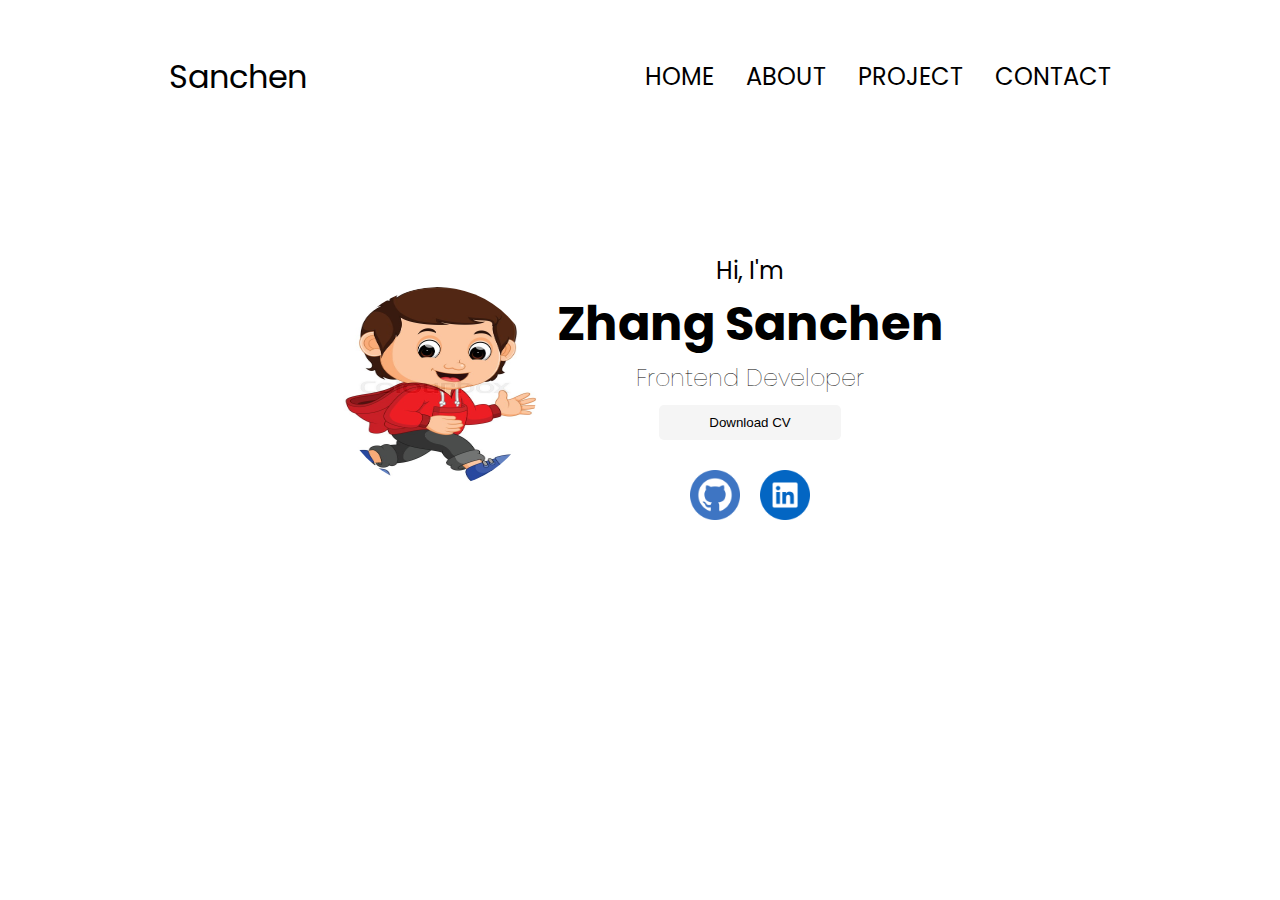
==== index.html @ a167661a "homepage for my protfolio" ====
<!DOCTYPE html>
<html lang="en">
<head>
    <meta charset="UTF-8">
    <meta name="viewport" content="width=device-width, initial-scale=1.0">
    <link rel="stylesheet" href="style.css">
    <link rel="stylesheet" href="mediaqurey.css">
    <title>SC' Portfolio</title>
</head>
<body>
    <nav id="desktop-nav">
        <div class="logo">Sanchen</div>
        <div>
            <ul class="nav-links">
                <li> <a href= "#home">HOME</a></li>
                <li> <a href= "#about">ABOUT</a></li>
                <li> <a href= "project">PROJECT</a></li>
                <li> <a href= "contact">CONTACT</a></li>
            </ul>
    </nav>
    <nav id="hamburger-nav">
        <div class="logo">Sanchen</div>
        <div class="hamburger-menu">
            <div class="hamburger-icon">
                <img src="/images/icons8-hamburger-menu-50.png" alt="" class="hamburger-bar" onclick="toggleMenu()">
                <img src="/images/icons8-close-50.png" alt="" class="bar-close" onclick="toggleMenu()">
            </div>
            <div class="menu-links">
                <li> <a href= "#home" onclick="toggleMenu()">HOME</a></li>
                <li> <a href= "#about" onclick="toggleMenu()">ABOUT</a></li>
                <li> <a href= "#project" onclick="toggleMenu()">PROJECT</a></li>
                <li> <a href= "#contact" onclick="toggleMenu()">CONTACT</a></li>
            </div>
        </div>
    </nav>
<section>
    <img src="/images/800px_COLOURBOX25030932.jpg" alt="" class="head">
    <div id="text-part">
         <div>
            <p class="hi">Hi, I'm </p>
            <h1 class="name">Zhang Sanchen</h1>
            <p class="intro">Frontend Developer</p>
            <button>Download CV</button>
            
        </div>
        <div id="pic">
            <img src="/images/iconfinder-github-4555889_121361.png" alt="" class="github">
            <img src="/images/linkedin-icon-1024x1024-z5dvl47c.png" alt="" class="linkedin">
        </div>
    </div>
</section>

    <script src="script.js"></script>
</body>
</html>
---- style.css ----
@import url('https://fonts.googleapis.com/css2?family=Poppins:ital,wght@0,300;0,400;1,100;1,600&display=swap');


* {
    box-sizing: border-box;
    padding: 0;
    margin:0;  
}
body {
    background-color: white;
    font-family: 'Poppins', sans-serif;
}

html {
    scroll-behavior: smooth;
}

nav, .nav-links {
    display: flex;
}

nav {
    justify-content: space-around;
    align-items: center;
    height:17vh;

}

.nav-links {
    gap:2rem;
    list-style: none;
    font-size: 1.5rem;
}

a {
    color: black;
    text-decoration: none;
    text-decoration-color: blanchedalmond;
}

 a:hover {
    color: black;
    text-decoration:underline;
    text-underline-offset: 1rem;
    text-decoration-color:black;
}

.logo {
    font-size: 2rem;
    color:black;
}

.logo:hover { 
    cursor:default;
}

#hamburger-nav {
    display: none;
}

 .bar-close {
    width: 30px;
}
.hamburger-menu {
    position: relative;
    display: inline-block;
}

.hamburger-icon {
    
    cursor: pointer;
}

.hamburger-bar {
    background-color: white;
    width: 30px;
}

.menu-links {
    position: absolute;
    top:100%;
    right:0;
    background-color: white;
    width: auto;
    max-height: 0;
    overflow: hidden;
    padding: 15px;
    transition: all 0.3 ease-in-out;
    list-style: none;
    text-decoration: none;
    text-decoration-line: none;
    display: none;
}

.menu-links a:hover {
    text-decoration: none;
    text-decoration-line: none;   
    font-size: larger;
}

h1 {
    font-size: 3rem;
    font-weight: bold;
    color: black;
}

.hi {
    font-size: 1.5rem;
}
.intro {
    color:black;
    font-size: 1.5rem;
    font-weight: lighter;
}

.head {
    width:200px;    
    height:200px;
    border-radius: 50%;
    overflow: hidden;
}

section {
    margin-top: 100px;
    display: flex;
    gap:20px;
    justify-content: center;
    align-items: center;
    text-align: center;
}

button {
    padding: 10px 50px;
    background-color: whitesmoke;
    color: black;
    margin-top: 10px;
    border-radius: 5px;
    border: none;
}

.github ,.linkedin {
    width: 50px;
    height: 50px;
}

#pic {
    display: flex;
    justify-content: center;
    gap:20px;
    margin-top: 30px;
}
---- mediaqurey.css ----
@media screen and (max-width:750px) {
    #desktop-nav {
        display: none;
    }

    #hamburger-nav {
        display: flex;
    }

    .bar-close{
        display: none;
    }

    .menu-links.open {
        max-height: 300px;
        display: block;
    }
    
    .hamburger-bar.open {
        display: none;
    }

    .bar-close.close {
        display: block;
    }

    section {
        display: block;
        margin-top: -5px;
    }
    
    #text-part {
        padding: 0 100px;
        display: block;
        margin-top: 20px;
    }
    #pic {
        margin-top: 30px
    }
    
 
}
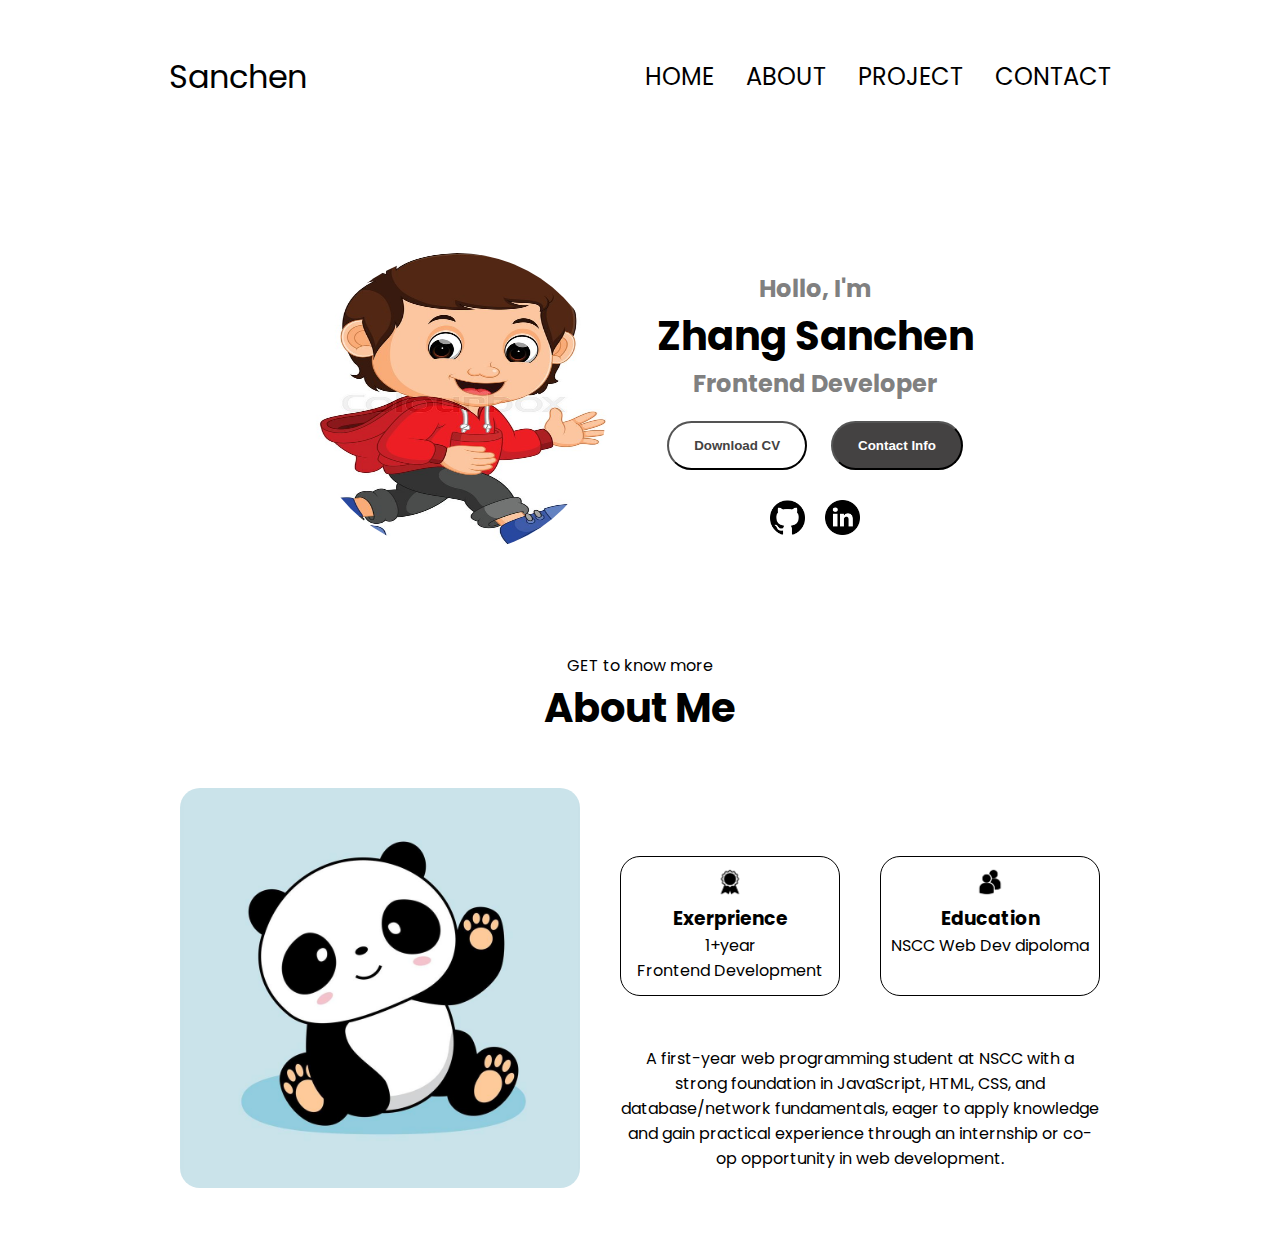
==== commit 0b0639ae: "working on the about me page" ====
--- a/index.html
+++ b/index.html
@@ -37,17 +37,46 @@
     <img src="/images/800px_COLOURBOX25030932.jpg" alt="" class="head">
     <div id="text-part">
          <div>
-            <p class="hi">Hi, I'm </p>
+            <p class="hi">Hollo, I'm </p>
             <h1 class="name">Zhang Sanchen</h1>
             <p class="intro">Frontend Developer</p>
-            <button>Download CV</button>
+            <button class="Cv">Download CV</button>
+            <button class="CI">Contact Info</button>
             
         </div>
         <div id="pic">
-            <img src="/images/iconfinder-github-4555889_121361.png" alt="" class="github">
-            <img src="/images/linkedin-icon-1024x1024-z5dvl47c.png" alt="" class="linkedin">
+            <img src="/images/github.png" alt="" class="github">
+            <img src="/images/linkedin.png" alt="" class="linkedin">
         </div>
     </div>
+</section>
+
+<section id="About">
+    <div class="section-0">
+        <p>GET to know more</p>
+        <h1>About Me</h1>
+    </div>
+    
+    <div class="section-1">
+        <img src="/images/panda.jpg" alt="" class="panda">
+        <div class="section-1-right">
+            <div class="background">
+                <div class="b1">
+                    <img src="/images/experience.png" alt="" class="exp">
+                    <h3>Exerprience</h3>
+                    <p>1+year<br>Frontend Development</p>
+                    </div>
+                <div class="b2">
+                    <img src="/images/education.png" alt="" class="edu">
+                    <h3>Education</h3>
+                    <p>NSCC Web Dev dipoloma </p>
+                </div>
+            </div>
+            
+            <p>A first-year web programming student at NSCC with a strong foundation in JavaScript, HTML, CSS, and database/network fundamentals, eager to apply knowledge and gain practical experience through an internship or co-op opportunity in web development.</p>
+     </div>
+    </div>
+
 </section>
 
     <script src="script.js"></script>
--- a/style.css
+++ b/style.css
@@ -9,6 +9,7 @@
 body {
     background-color: white;
     font-family: 'Poppins', sans-serif;
+
 }
 
 html {
@@ -99,25 +100,24 @@
 }
 
 h1 {
-    font-size: 3rem;
+    font-size: 2.5rem;
     font-weight: bold;
     color: black;
 }
 
-.hi {
+.hi,.intro {
     font-size: 1.5rem;
-}
-.intro {
-    color:black;
-    font-size: 1.5rem;
-    font-weight: lighter;
+    font-weight:bold;
+    color: grey;
 }
 
+
 .head {
-    width:200px;    
-    height:200px;
+    width:300px;    
+    height:300px;
     border-radius: 50%;
     overflow: hidden;
+    margin-right:30px;
 }
 
 section {
@@ -129,18 +129,28 @@
     text-align: center;
 }
 
-button {
-    padding: 10px 50px;
-    background-color: whitesmoke;
-    color: black;
-    margin-top: 10px;
-    border-radius: 5px;
-    border: none;
+.Cv {
+    background-color: white;
+    color: rgb(68, 66, 66);
+    padding: 15px 25px;
+    border-radius: 30px;
+    font-weight: bold;
+    margin-right:20px;
+    margin-top:20px;
+}
+
+.CI {
+    background-color: rgb(68, 66, 66);
+    color:white;
+    padding: 15px 25px;
+    border-radius: 30px;
+    font-weight: bold;
+    margin-top:20px;
 }
 
 .github ,.linkedin {
-    width: 50px;
-    height: 50px;
+    width: 35px;
+    height: 35px;
 }
 
 #pic {
@@ -148,4 +158,42 @@
     justify-content: center;
     gap:20px;
     margin-top: 30px;
+}
+
+#About {
+    display: block;
+    padding:0 200px;
+}
+
+
+
+.section-1, .background{
+    display: flex;
+    gap:40px;
+    margin-bottom: 50px;
+    align-items: center;
+    justify-content: center;
+    margin-top :50px;
+}
+
+.panda {
+    width: 400px;
+    height:400px;
+    border-radius: 20px;
+    
+}
+
+.b1, .b2{
+    width: 220px;
+    height: 140px;
+    padding: 10px;
+    border:1px solid black;
+    border-radius: 20px;
+    text-align: center;
+
+}
+
+.exp, .edu {
+    width:30px;
+    height:30px;
 }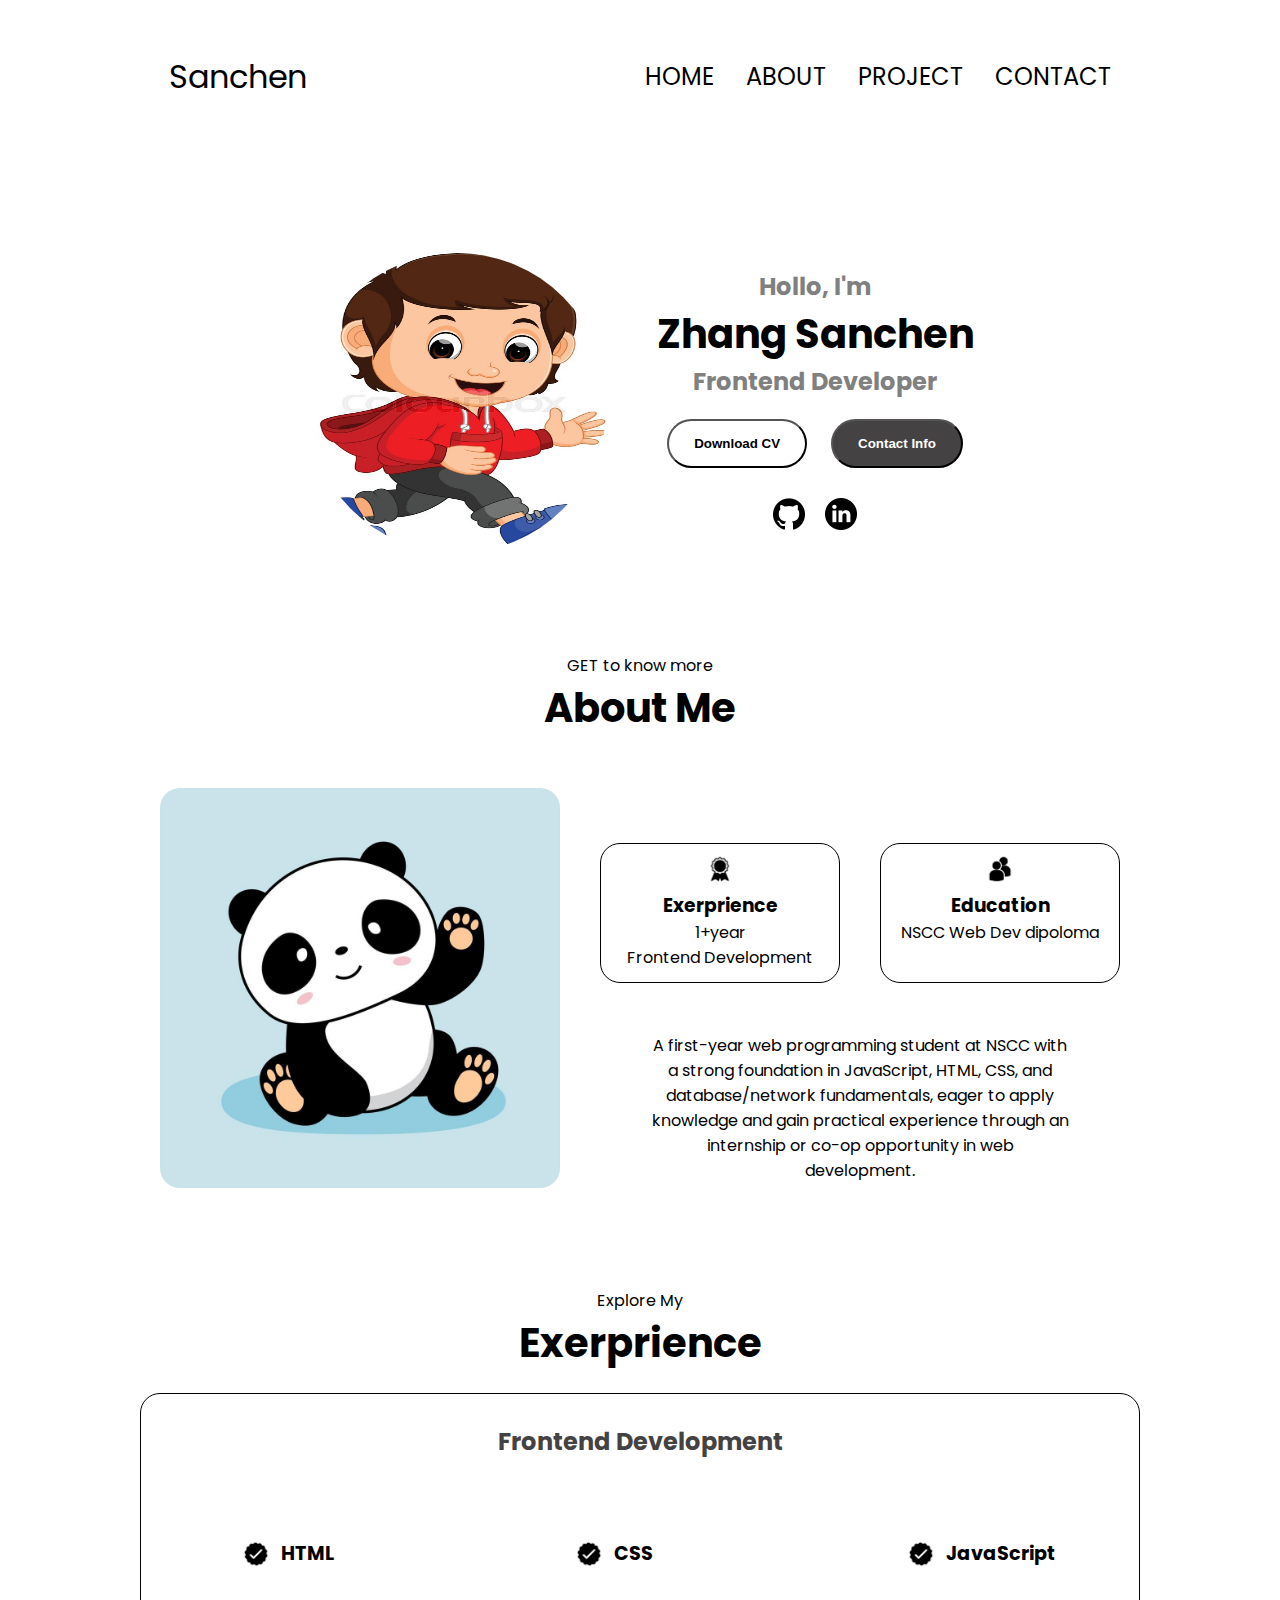
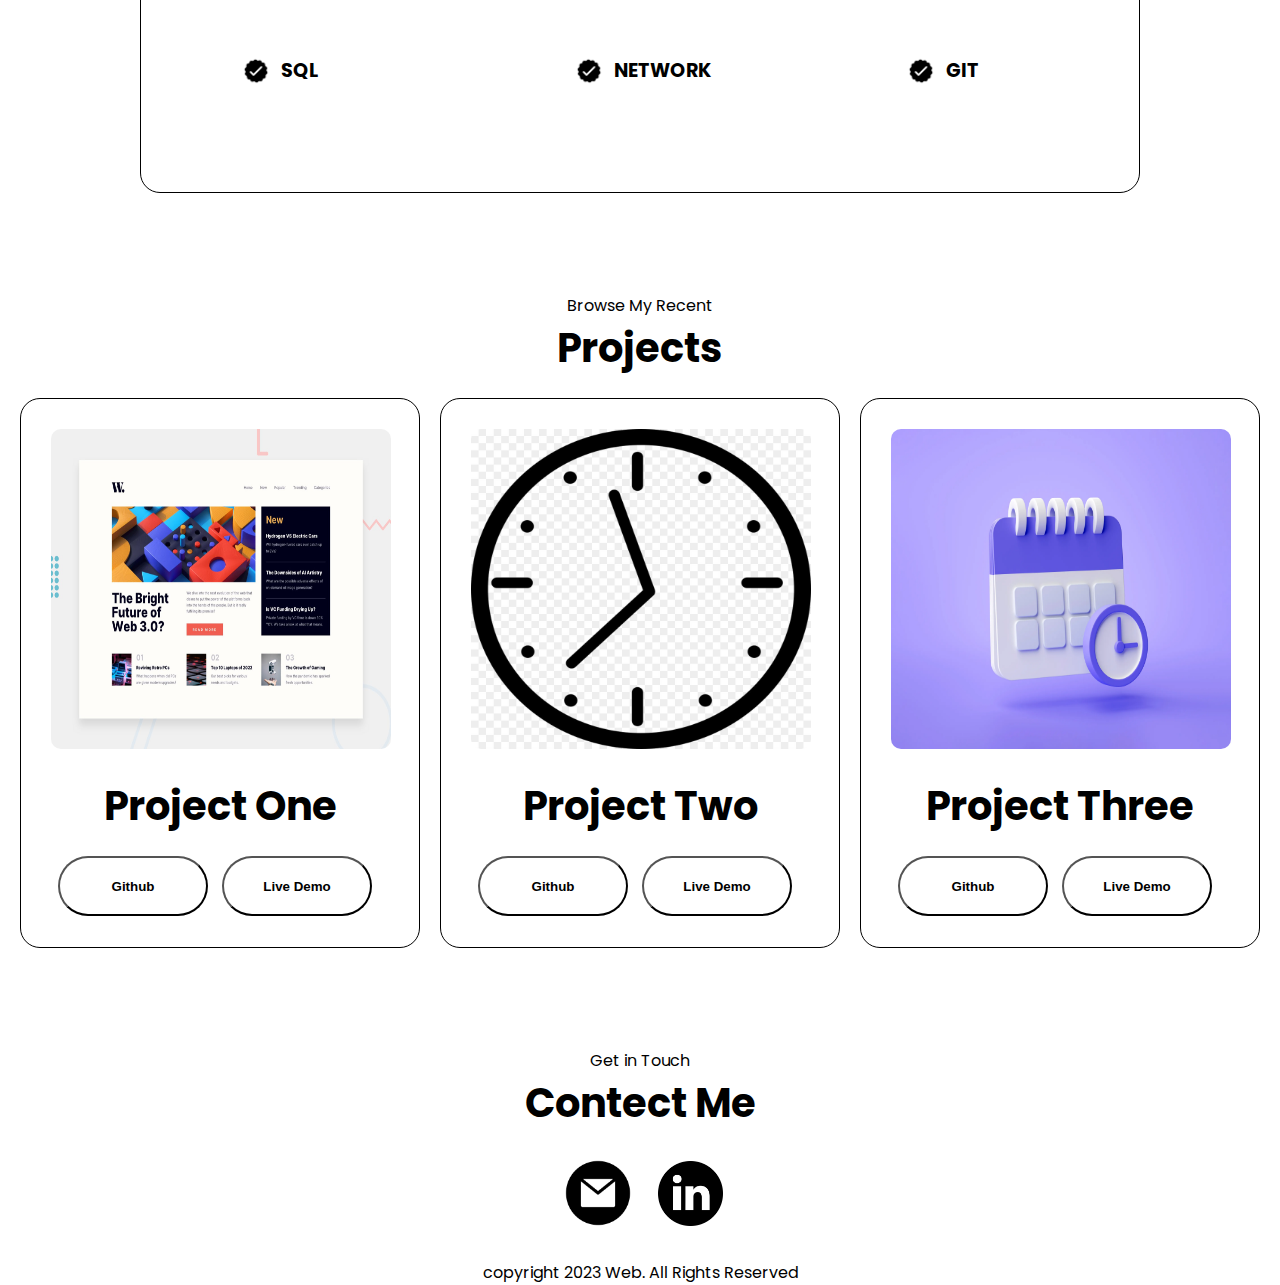
==== commit 39d4b363: "desktop version" ====
--- a/index.html
+++ b/index.html
@@ -14,8 +14,8 @@
             <ul class="nav-links">
                 <li> <a href= "#home">HOME</a></li>
                 <li> <a href= "#about">ABOUT</a></li>
-                <li> <a href= "project">PROJECT</a></li>
-                <li> <a href= "contact">CONTACT</a></li>
+                <li> <a href= "#project">PROJECT</a></li>
+                <li> <a href= "#contact">CONTACT</a></li>
             </ul>
     </nav>
     <nav id="hamburger-nav">
@@ -33,25 +33,26 @@
             </div>
         </div>
     </nav>
-<section>
+<section id="home">
     <img src="/images/800px_COLOURBOX25030932.jpg" alt="" class="head">
     <div id="text-part">
          <div>
             <p class="hi">Hollo, I'm </p>
             <h1 class="name">Zhang Sanchen</h1>
             <p class="intro">Frontend Developer</p>
-            <button class="Cv">Download CV</button>
-            <button class="CI">Contact Info</button>
-            
+            <div class="btn">
+                <button class="Cv"><a href="My_CV.html">Download CV</a></button>
+                <button class="CI">Contact Info</button>
+            </div>     
         </div>
         <div id="pic">
-            <img src="/images/github.png" alt="" class="github">
-            <img src="/images/linkedin.png" alt="" class="linkedin">
+           <a href="https://github.com/Kevin-ZSC?tab=repositories"><img src="/images/github.png" alt="" class="github"></a> 
+           <a href="https://www.linkedin.com/in/sanchen-zhang-394a332a1/"><img src="/images/linkedin.png" alt="" class="linkedin"></a>
         </div>
     </div>
 </section>
 
-<section id="About">
+<section id="about">
     <div class="section-0">
         <p>GET to know more</p>
         <h1>About Me</h1>
@@ -73,12 +74,96 @@
                 </div>
             </div>
             
-            <p>A first-year web programming student at NSCC with a strong foundation in JavaScript, HTML, CSS, and database/network fundamentals, eager to apply knowledge and gain practical experience through an internship or co-op opportunity in web development.</p>
+            <div class="text-a">
+                <p>A first-year web programming student at NSCC with a strong foundation in JavaScript, HTML, CSS, and database/network fundamentals, eager to apply knowledge and gain practical experience through an internship or co-op opportunity in web development.</p>
+            </div>
      </div>
     </div>
-
 </section>
 
+<section id="experience">
+    <div class="pro-title">
+        <p>Explore My</p>
+        <h1>Exerprience</h1> 
+    </div>
+    <div class="pro-content">
+        <div>
+            <div>
+                <h4>Frontend Development</h4>
+            </div>
+            <div class="pro-detail">
+                <div class="edetail">
+                    <div><img src="/images/checkmark.png" alt="" class="checkmark"></div>
+                    <div><h5>HTML</h5></div>
+                </div>
+                <div class="edetail">
+                    <div><img src="/images/checkmark.png" alt="" class="checkmark"></div>
+                    <div><h5>CSS</h5></div>
+                </div>
+                <div class="edetail">
+                    <div><img src="/images/checkmark.png" alt="" class="checkmark"></div>
+                    <div><h5>JavaScript</h5></div>
+                </div>
+                <div class="edetail">
+                    <div><img src="/images/checkmark.png" alt="" class="checkmark"></div>
+                    <div><h5>SQL</h5></div>
+                </div>
+                <div class="edetail">
+                    <div><img src="/images/checkmark.png" alt="" class="checkmark"></div>
+                    <div><h5>NETWORK</h5></div>
+                </div>
+                <div class="edetail">
+                    <div><img src="/images/checkmark.png" alt="" class="checkmark"></div>
+                    <div><h5>GIT</h5></div>
+                </div>
+            </div>
+        </div>
+    </div>
+   
+</section>
+
+<section id="project">
+   <div class="project-title">
+    <p>Browse My Recent</p>
+    <h1>Projects</h1>
+   </div>
+   <div class="project-content">
+        <div class="each-project">
+            <img src="/images/desktop-preview.jpg" alt="" class="pro-1">
+            <h1>Project One</h1>
+            <button class="gh"><a href="https://github.com/Kevin-ZSC/news-homepage-main">Github</a></button>
+            <button class="ld"><a href="https://kevin-zsc.github.io/news-homepage-main/">Live Demo</a></button>
+            </div>
+        <div class="each-project">
+            <img src="/images/kisspng-portable-network-graphics-computer-icons-vector-gr-clock-png-transparent-images-pictures-photos-png-5c7e9f9ccdc855.5241486715518022688429.jpg" alt="" class="pro-2">
+            <h1>Project Two</h1>
+            <button class="gh"><a href="https://github.com/Kevin-ZSC/clock">Github</a></button>
+            <button class="ld"><a href="https://kevin-zsc.github.io/clock/">Live Demo</a></button>
+        </div>
+        <div class="each-project">
+            <img src="/images/Google-Calendar-Appointments-Gear-GettyImages-1385868923.webp" alt="" class="pro-3">
+            <h1>Project Three</h1>
+            <button class="gh"><a href="https://github.com/Kevin-ZSC/month-calender">Github</a></button>
+            <button class="ld"><a href="https://kevin-zsc.github.io/month-calender/">Live Demo</a></button>
+        </div>
+    </div>
+      
+</section>
+
+<section id="contact">
+  <div>
+    <p>Get in Touch</p>
+    <h1>Contect Me</h1>
+  </div>
+  <div class="contact-info">
+    <a href="https://mail.google.com/mail/u/0/?pli=1#inbox"><img src="/images/email.png" alt="" class="email"></a>
+    <a href="https://www.linkedin.com/in/sanchen-zhang-394a332a1/"><img src="/images/linkedin.png" alt="" class="linkedin-c"></a>
+  </div>
+
+<footer>
+    <p>copyright 2023 Web. All Rights Reserved</p>
+</footer>
+</section>
     <script src="script.js"></script>
 </body>
 </html>--- a/style.css
+++ b/style.css
@@ -139,6 +139,12 @@
     margin-top:20px;
 }
 
+.Cv:hover {
+    cursor: pointer;
+    background-color: black;
+    color:white;
+}
+
 .CI {
     background-color: rgb(68, 66, 66);
     color:white;
@@ -148,11 +154,31 @@
     margin-top:20px;
 }
 
-.github ,.linkedin {
-    width: 35px;
-    height: 35px;
-}
-
+.CI:hover {
+    cursor: pointer;
+    background-color: white;
+    color:black
+}
+
+.github ,.linkedin{
+    width: 32px;
+    height: 32px;
+}
+
+.email {
+    width: 80px;
+    height: 80px;
+    /* margin-top: -5px; */
+
+}
+.linkedin-c {
+    width: 65px;
+    height: 65px;
+}
+
+.github,.linkedin:hover {
+    cursor: pointer;
+}
 #pic {
     display: flex;
     justify-content: center;
@@ -160,7 +186,7 @@
     margin-top: 30px;
 }
 
-#About {
+#about {
     display: block;
     padding:0 200px;
 }
@@ -184,7 +210,7 @@
 }
 
 .b1, .b2{
-    width: 220px;
+    width: 240px;
     height: 140px;
     padding: 10px;
     border:1px solid black;
@@ -196,4 +222,128 @@
 .exp, .edu {
     width:30px;
     height:30px;
+}
+
+.text-a {
+    padding: 0 50px
+}
+
+.arr {
+    width:30px;
+    position: absolute;
+    right:200px;
+    bottom: -450px;
+}
+
+.checkmark {
+    width: 30px;
+}
+
+#experience {
+    display: flex;
+    flex-direction: column;
+    align-items: center;
+    justify-content: center;
+
+}
+
+.pro-content {
+    width: 1000px;
+    height: 400px;
+    border: 1px solid black;
+    border-radius: 20px;
+}
+
+.edetail {
+    display: flex;  
+    text-align: center;
+    padding-left: 100px;
+    padding-top: 80px;
+}
+
+h5 {
+    
+    margin-left: 10px;
+    font-size: 1.2rem;
+}
+.pro-detail {
+    display: grid;
+    grid-template-rows: repeat(2, 1fr); 
+    grid-template-columns: repeat(3, 1fr); 
+
+  }
+  
+  h4 {
+    margin-top: 30px;
+    font-size: 1.5rem;
+    color: rgb(68, 66, 66);
+  }
+
+#project {
+    width: 100%;
+    display: flex;
+    flex-direction: column;
+}
+
+.project-title {
+    display: flex;
+    flex-direction: column;
+    text-align: center;
+    justify-content: center;
+}
+
+.project-content {
+    display: flex;
+    gap: 20px;
+}
+
+.each-project {
+    width:400px;
+    height:550px;
+    border: 1px black solid;
+    border-radius: 20px;
+    padding: 10px;  
+}
+
+.pro-1,.pro-2,.pro-3 {
+    width:380px;
+    height:360px;
+    border-radius: 30px;
+    padding: 20px;
+}
+
+.gh,.ld {
+    background-color: white;
+    width: 150px;
+    height:60px;
+    color: rgb(68, 66, 66);
+    padding: 15px 25px;
+    border-radius: 30px;
+    font-weight: bold;
+    margin-right:10px;
+    margin-top:20px;
+}
+
+.gh:hover {
+    cursor: pointer;
+    background-color: black;
+    color:white;
+}
+
+.ld:hover {
+    cursor: pointer;
+    background-color: black;
+    color:white;
+}
+
+#contact {
+    display: flex;
+    flex-direction: column;
+}
+
+.contact-info {
+    display: flex;
+    gap: 20px;
+    justify-content: center;
+    align-items: center;
 }--- a/mediaqurey.css
+++ b/mediaqurey.css
@@ -35,8 +35,44 @@
         margin-top: 20px;
     }
     #pic {
-        margin-top: 30px
+        margin-top: 30px;
     }
     
+    .btn {
+        display: flex;
+    }
+
+    .Cv,.CI {
+        padding: 10px 20px;
+    }
  
+    #About {
+        margin-top: 50px;
+        padding:0
+    }
+    
+    .section-1 {
+        display: inline-block;
+        
+    }
+
+    .panda {
+        margin:-20px;
+        width:250px;
+        height:250px;
+    }
+
+    .b1,.b2 {
+      width:170px;
+      height:180px;
+    }
+
+    .text-a {
+        text-align:justify;
+        margin-top:-15px;
+    }
+
+    .arr {
+        display: none;
+    }
 }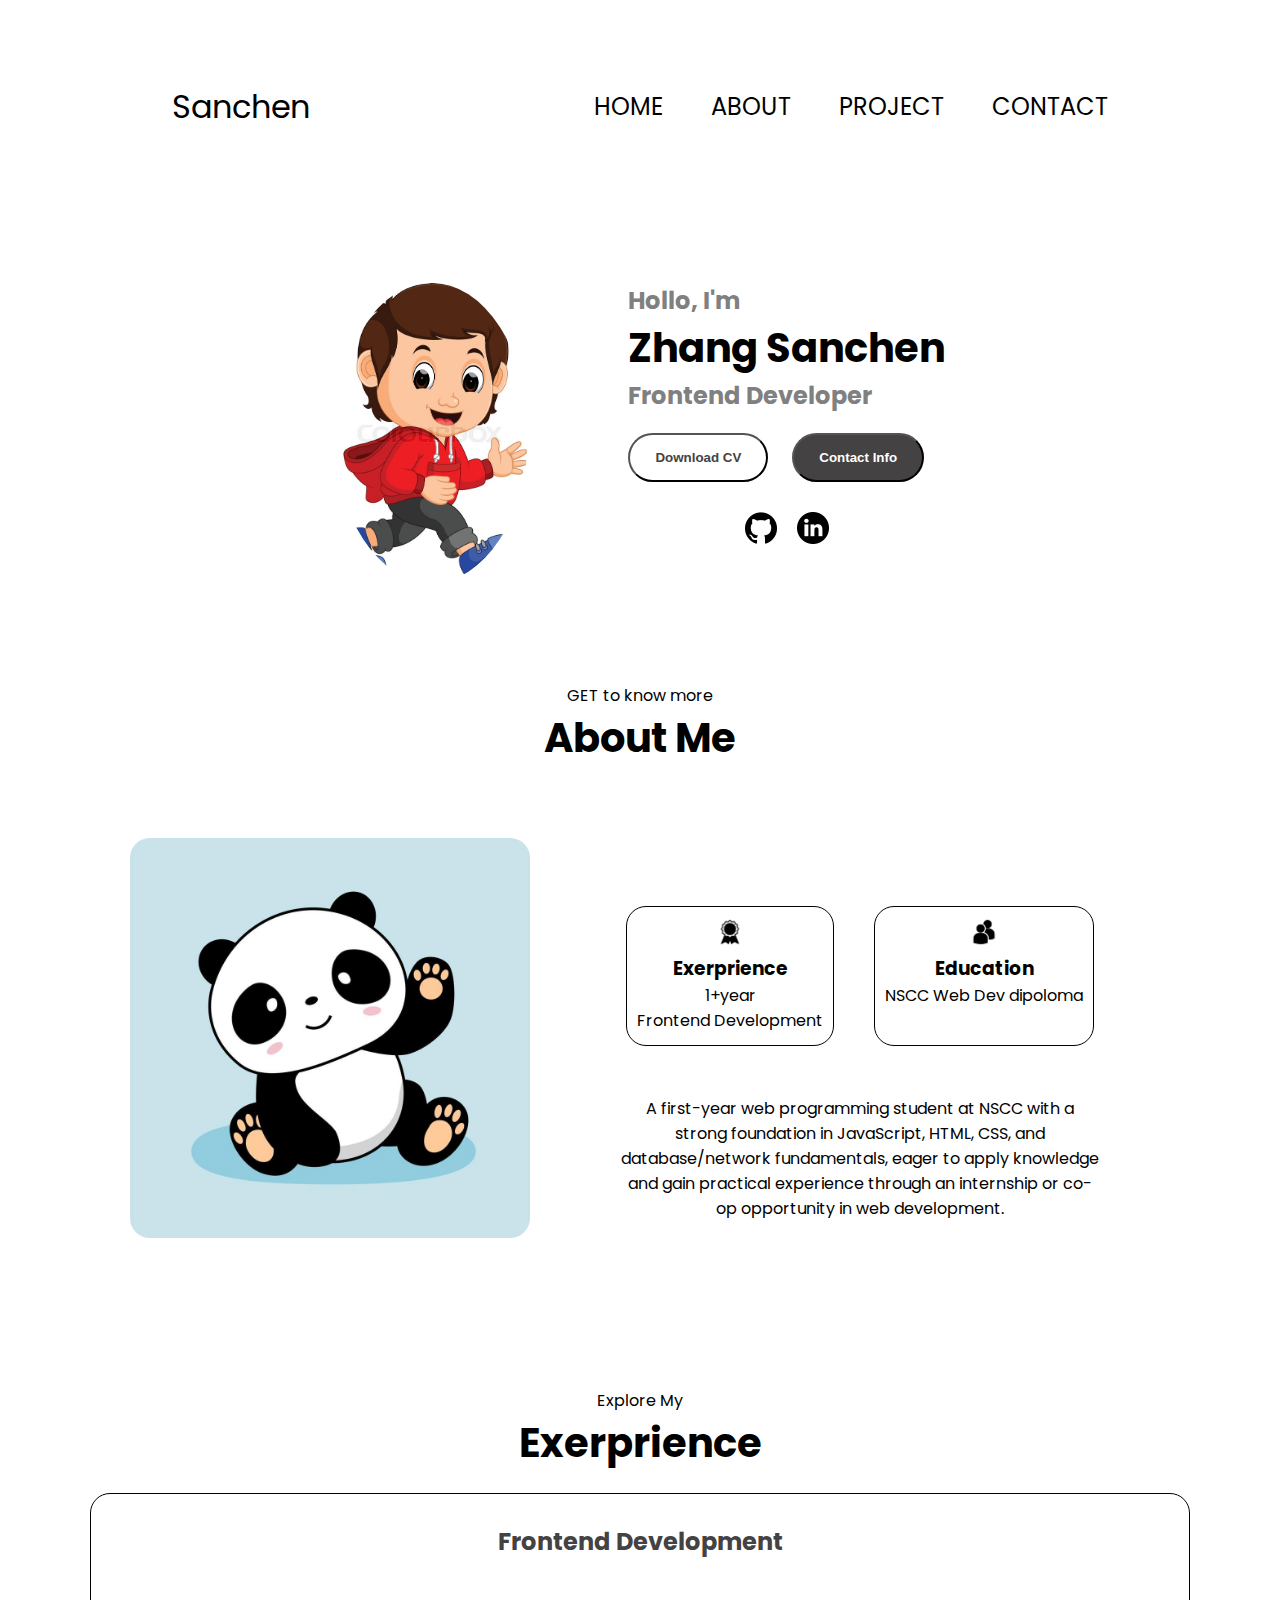
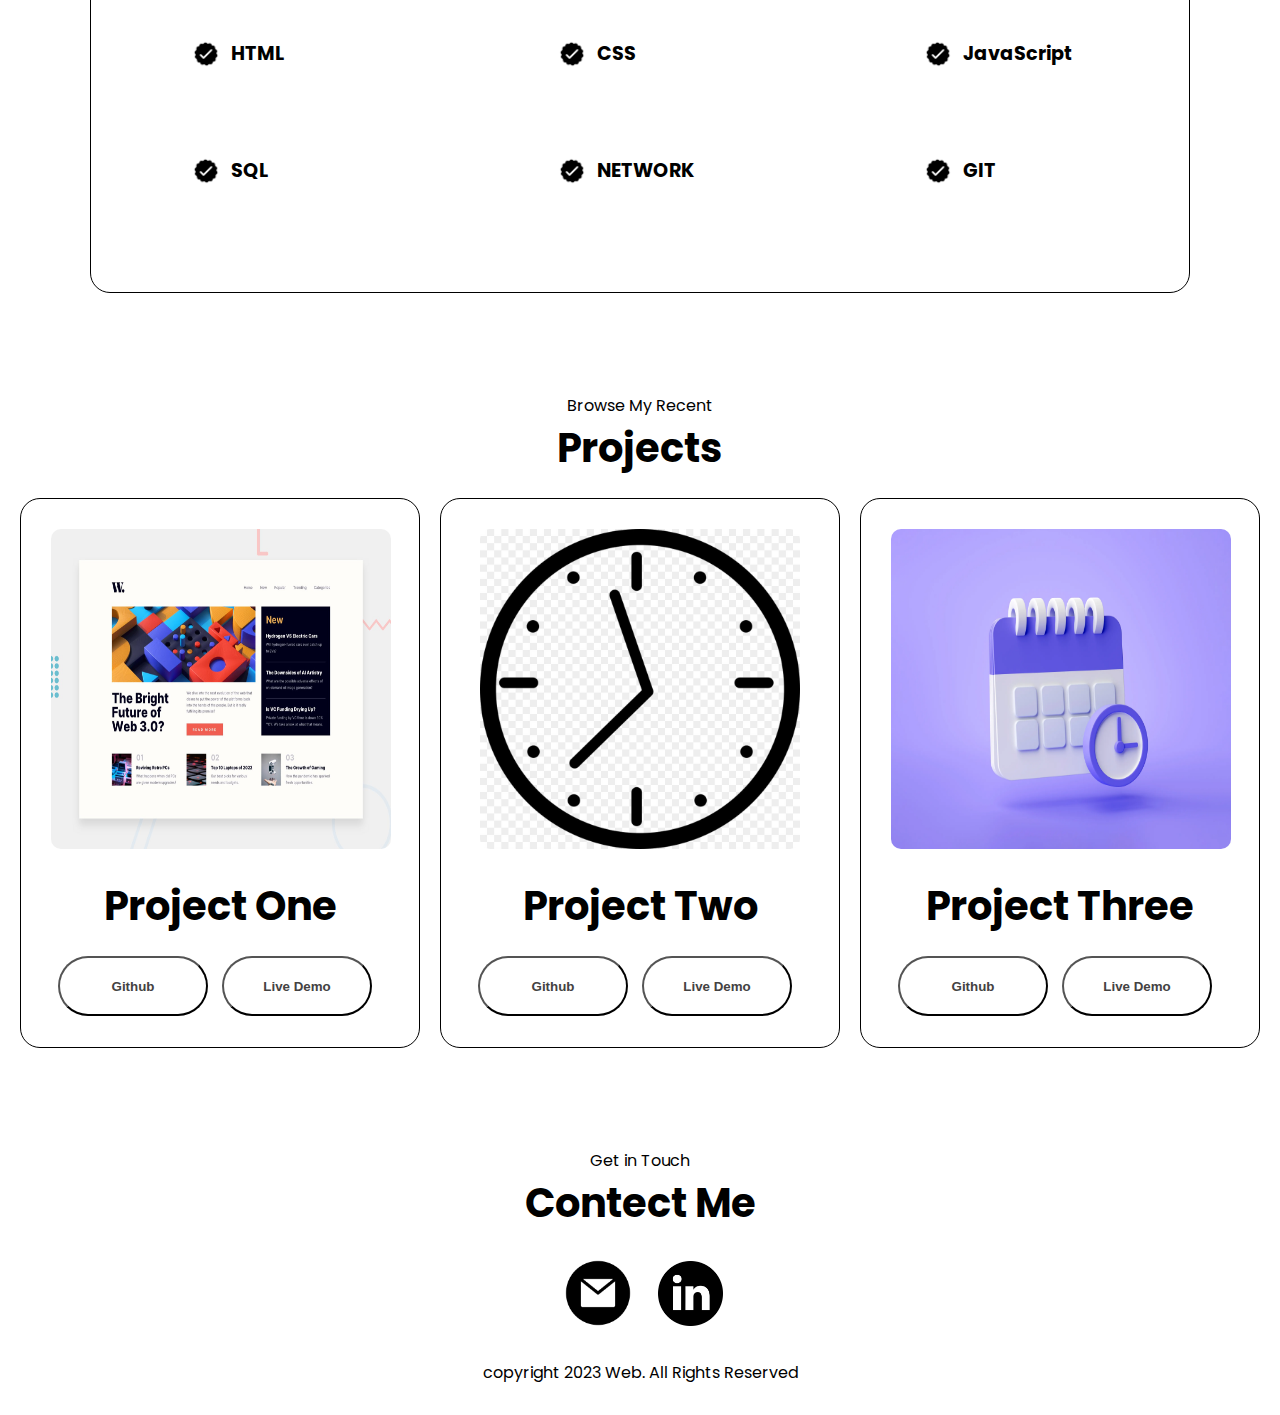
==== commit 992fd258: "add more respos" ====
--- a/index.html
+++ b/index.html
@@ -41,8 +41,8 @@
             <h1 class="name">Zhang Sanchen</h1>
             <p class="intro">Frontend Developer</p>
             <div class="btn">
-                <button class="Cv"><a href="My_CV.html">Download CV</a></button>
-                <button class="CI">Contact Info</button>
+                <a href="CV.pdf" download><button class="Cv">Download CV</button></a>
+                <a href="#contact"><button class="CI">Contact Info</button></a>
             </div>     
         </div>
         <div id="pic">
@@ -131,20 +131,20 @@
         <div class="each-project">
             <img src="/images/desktop-preview.jpg" alt="" class="pro-1">
             <h1>Project One</h1>
-            <button class="gh"><a href="https://github.com/Kevin-ZSC/news-homepage-main">Github</a></button>
-            <button class="ld"><a href="https://kevin-zsc.github.io/news-homepage-main/">Live Demo</a></button>
+            <a href="https://github.com/Kevin-ZSC/month-calender"><button class="gh">Github</button></a>
+            <a href="https://kevin-zsc.github.io/month-calender/"><button class="ld">Live Demo</button></a>
             </div>
         <div class="each-project">
             <img src="/images/kisspng-portable-network-graphics-computer-icons-vector-gr-clock-png-transparent-images-pictures-photos-png-5c7e9f9ccdc855.5241486715518022688429.jpg" alt="" class="pro-2">
             <h1>Project Two</h1>
-            <button class="gh"><a href="https://github.com/Kevin-ZSC/clock">Github</a></button>
-            <button class="ld"><a href="https://kevin-zsc.github.io/clock/">Live Demo</a></button>
+            <a href="https://github.com/Kevin-ZSC/month-calender"><button class="gh">Github</button></a>
+            <a href="https://kevin-zsc.github.io/month-calender/"><button class="ld">Live Demo</button></a>
         </div>
         <div class="each-project">
             <img src="/images/Google-Calendar-Appointments-Gear-GettyImages-1385868923.webp" alt="" class="pro-3">
             <h1>Project Three</h1>
-            <button class="gh"><a href="https://github.com/Kevin-ZSC/month-calender">Github</a></button>
-            <button class="ld"><a href="https://kevin-zsc.github.io/month-calender/">Live Demo</a></button>
+            <a href="https://github.com/Kevin-ZSC/month-calender"><button class="gh">Github</button></a>
+            <a href="https://kevin-zsc.github.io/month-calender/"><button class="ld">Live Demo</button></a>
         </div>
     </div>
       
--- a/style.css
+++ b/style.css
@@ -9,7 +9,8 @@
 body {
     background-color: white;
     font-family: 'Poppins', sans-serif;
-
+    padding:30px;
+    
 }
 
 html {
@@ -24,11 +25,12 @@
     justify-content: space-around;
     align-items: center;
     height:17vh;
+    max-width: 100%;
 
 }
 
 .nav-links {
-    gap:2rem;
+    gap:3rem;
     list-style: none;
     font-size: 1.5rem;
 }
@@ -113,20 +115,30 @@
 
 
 .head {
-    width:300px;    
+    max-width:300px;    
     height:300px;
     border-radius: 50%;
     overflow: hidden;
-    margin-right:30px;
-}
-
-section {
+    margin-right:100px;
+}
+
+#about,#experience,#project,#contact {
     margin-top: 100px;
     display: flex;
+    flex-direction: column;
     gap:20px;
     justify-content: center;
     align-items: center;
     text-align: center;
+}
+
+#about {
+    padding: 0 100px;
+}
+#home{
+    display: flex;
+    justify-content: center;
+    margin-top:100px;
 }
 
 .Cv {
@@ -179,19 +191,13 @@
 .github,.linkedin:hover {
     cursor: pointer;
 }
+
 #pic {
     display: flex;
     justify-content: center;
     gap:20px;
     margin-top: 30px;
 }
-
-#about {
-    display: block;
-    padding:0 200px;
-}
-
-
 
 .section-1, .background{
     display: flex;
@@ -204,13 +210,14 @@
 
 .panda {
     width: 400px;
-    height:400px;
+    width:400px;
     border-radius: 20px;
     
 }
 
+
 .b1, .b2{
-    width: 240px;
+    max-width: 240px;
     height: 140px;
     padding: 10px;
     border:1px solid black;
@@ -228,27 +235,14 @@
     padding: 0 50px
 }
 
-.arr {
-    width:30px;
-    position: absolute;
-    right:200px;
-    bottom: -450px;
-}
-
 .checkmark {
     width: 30px;
 }
 
-#experience {
-    display: flex;
-    flex-direction: column;
-    align-items: center;
-    justify-content: center;
-
-}
+
 
 .pro-content {
-    width: 1000px;
+    width: 1100px;
     height: 400px;
     border: 1px solid black;
     border-radius: 20px;
@@ -262,7 +256,6 @@
 }
 
 h5 {
-    
     margin-left: 10px;
     font-size: 1.2rem;
 }
@@ -279,11 +272,7 @@
     color: rgb(68, 66, 66);
   }
 
-#project {
-    width: 100%;
-    display: flex;
-    flex-direction: column;
-}
+
 
 .project-title {
     display: flex;
@@ -306,7 +295,7 @@
 }
 
 .pro-1,.pro-2,.pro-3 {
-    width:380px;
+    max-width:380px;
     height:360px;
     border-radius: 30px;
     padding: 20px;
@@ -336,10 +325,7 @@
     color:white;
 }
 
-#contact {
-    display: flex;
-    flex-direction: column;
-}
+
 
 .contact-info {
     display: flex;
--- a/mediaqurey.css
+++ b/mediaqurey.css
@@ -1,4 +1,8 @@
-@media screen and (max-width:750px) {
+@media screen and (max-width:600px) {
+    body {
+        margin: auto;
+    }
+    
     #desktop-nav {
         display: none;
     }
@@ -24,55 +28,95 @@
         display: block;
     }
 
-    section {
-        display: block;
-        margin-top: -5px;
+    #home,#about,#project,#experience,#contact {
+        max-width: 500px;
+        margin-top: 50px; 
+        display: flex;
+        flex-direction: column; 
+        align-items: center;
+        text-align: center;
+        flex-wrap: wrap;
     }
     
-    #text-part {
-        padding: 0 100px;
-        display: block;
-        margin-top: 20px;
-    }
-    #pic {
-        margin-top: 30px;
+    .section-1,.project-content,.section-1-right,.background {
+        display: grid;
+        align-items: center;
+        text-align: center;
+        justify-content: center;
     }
     
-    .btn {
-        display: flex;
+    .edetail {
+       padding: 20px;
+       margin: 0;
+       text-align: center;
     }
 
-    .Cv,.CI {
-        padding: 10px 20px;
+    .pro-content {
+        width: 400px;
+        height: auto;
+        display: flex;
+        flex-direction: column;
+        text-align: center;
+        align-items: center;
     }
- 
-    #About {
-        margin-top: 50px;
-        padding:0
+    .pro-detail {
+        grid-template-rows: repeat(3, 1fr); 
+        grid-template-columns: repeat(2, 1fr); 
+        padding-left: 55px;
     }
     
+    .b1, .b2 {
+        height:max-content;
+    }
+    .panda {
+        width: 400px;
+        width:400px;
+        border-radius: 20px;
+        margin-left: 0px;
+    }
+    #about {
+        padding: 0;
+    }
+    .head {
+        margin-right:0px;
+    }
+    
+}
+@media screen and (min-width: 601px) and (max-width: 1200px) {
+    .nav-links {
+        gap:1rem;
+    }
     .section-1 {
-        display: inline-block;
-        
+        display: block;
     }
+    .pro-content {
+        max-width: 100%;
+        width: 600px;
+    }
+    .edetail{
+        padding-left: 20px;
+    }
+    .text-a {
+        width: 600px;
+    }
+    .project-content{
+       display: block;
+    }
+    .each-project {
+        width:600px;
+        height:550px;
+        border: 1px black solid;
+        border-radius: 20px;
+        padding: 10px;  
+        margin-bottom: 20px;
+    }
+    .pro-1,.pro-2,.pro-3 {
+        max-width:480px;
+        height:360px;
+        border-radius: 30px;
+        padding: 20px;
+    }
+    
+}
 
-    .panda {
-        margin:-20px;
-        width:250px;
-        height:250px;
-    }
-
-    .b1,.b2 {
-      width:170px;
-      height:180px;
-    }
-
-    .text-a {
-        text-align:justify;
-        margin-top:-15px;
-    }
-
-    .arr {
-        display: none;
-    }
-}+  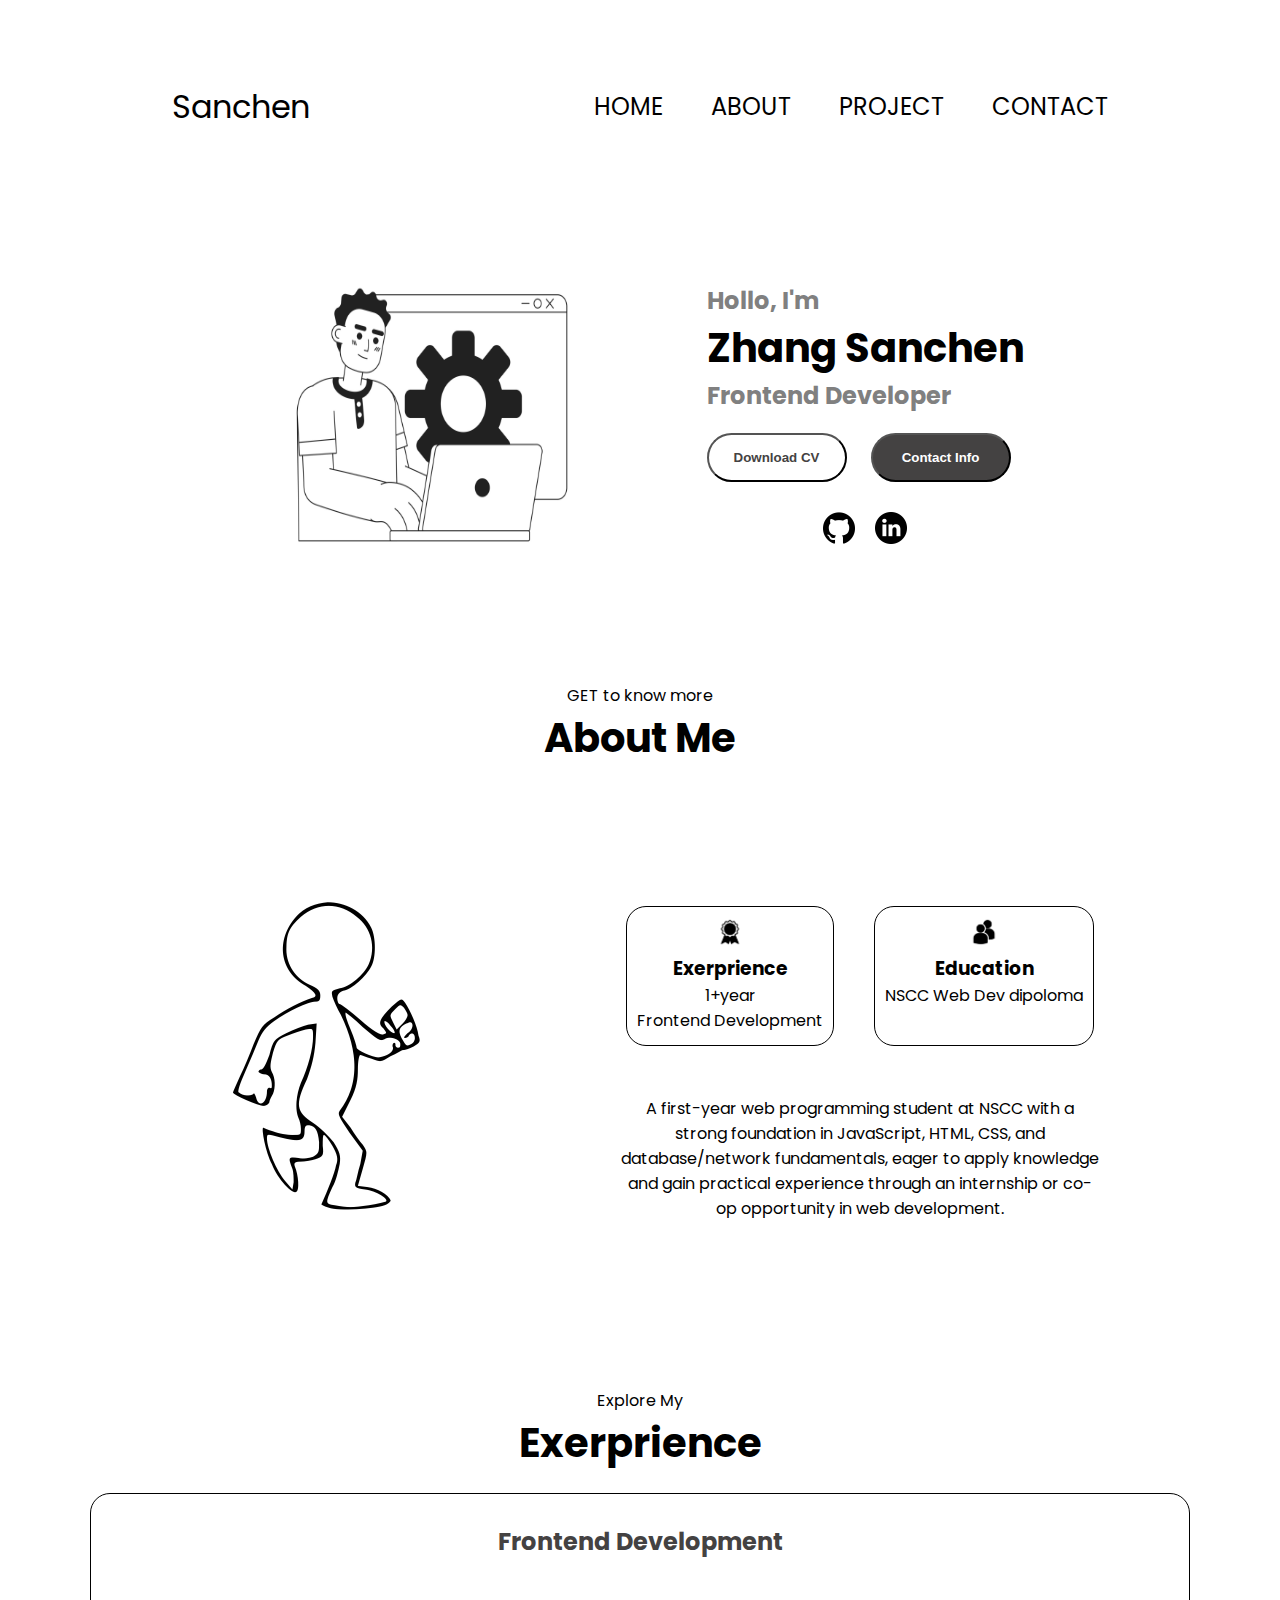
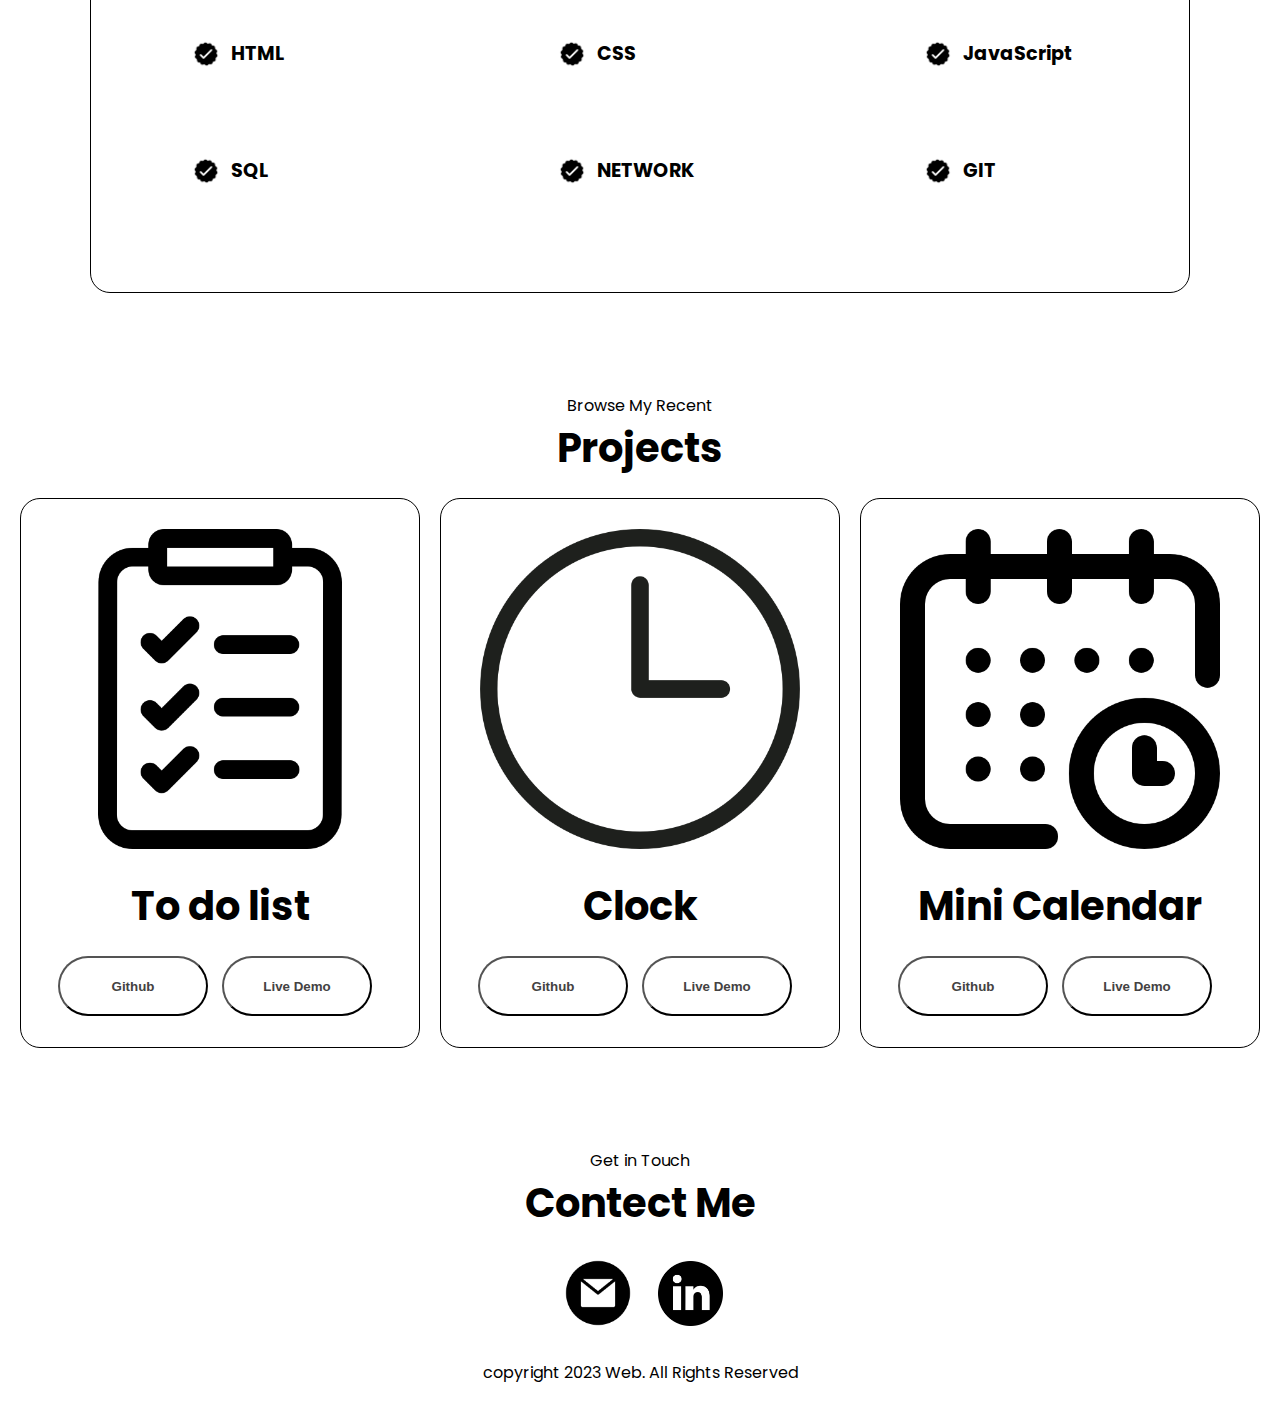
==== commit 53ca2afe: "change some elements" ====
--- a/index.html
+++ b/index.html
@@ -8,6 +8,10 @@
     <title>SC' Portfolio</title>
 </head>
 <body>
+    <audio id="myAudio" controls>
+        <source src="inspiring-cinematic-background-music-for-videos-5717.mp3" type="audio/mp3">
+        Your browser does not support the audio tag.
+    </audio>
     <nav id="desktop-nav">
         <div class="logo">Sanchen</div>
         <div>
@@ -34,7 +38,7 @@
         </div>
     </nav>
 <section id="home">
-    <img src="/images/800px_COLOURBOX25030932.jpg" alt="" class="head">
+    <img src="/images/person.jpg" alt="" class="head">
     <div id="text-part">
          <div>
             <p class="hi">Hollo, I'm </p>
@@ -59,7 +63,7 @@
     </div>
     
     <div class="section-1">
-        <img src="/images/panda.jpg" alt="" class="panda">
+        <img src="/images/me.png" alt="" class="panda">
         <div class="section-1-right">
             <div class="background">
                 <div class="b1">
@@ -129,20 +133,20 @@
    </div>
    <div class="project-content">
         <div class="each-project">
-            <img src="/images/desktop-preview.jpg" alt="" class="pro-1">
-            <h1>Project One</h1>
-            <a href="https://github.com/Kevin-ZSC/month-calender"><button class="gh">Github</button></a>
-            <a href="https://kevin-zsc.github.io/month-calender/"><button class="ld">Live Demo</button></a>
+            <img src="/images/todolist.png" alt="" class="pro-1">
+            <h1>To do list</h1>
+            <a href="https://github.com/Kevin-ZSC/My-JavaScript-project"><button class="gh">Github</button></a>
+            <a href="https://kevin-zsc.github.io/My-JavaScript-project/"><button class="ld">Live Demo</button></a>
             </div>
         <div class="each-project">
-            <img src="/images/kisspng-portable-network-graphics-computer-icons-vector-gr-clock-png-transparent-images-pictures-photos-png-5c7e9f9ccdc855.5241486715518022688429.jpg" alt="" class="pro-2">
-            <h1>Project Two</h1>
-            <a href="https://github.com/Kevin-ZSC/month-calender"><button class="gh">Github</button></a>
-            <a href="https://kevin-zsc.github.io/month-calender/"><button class="ld">Live Demo</button></a>
+            <img src="/images/clock.png" alt="" class="pro-2">
+            <h1>Clock</h1>
+            <a href="https://github.com/Kevin-ZSC/clock"><button class="gh">Github</button></a>
+            <a href="https://kevin-zsc.github.io/clock/"><button class="ld">Live Demo</button></a>
         </div>
         <div class="each-project">
-            <img src="/images/Google-Calendar-Appointments-Gear-GettyImages-1385868923.webp" alt="" class="pro-3">
-            <h1>Project Three</h1>
+            <img src="/images/calendar.png" alt="" class="pro-3">
+            <h1>Mini Calendar</h1>
             <a href="https://github.com/Kevin-ZSC/month-calender"><button class="gh">Github</button></a>
             <a href="https://kevin-zsc.github.io/month-calender/"><button class="ld">Live Demo</button></a>
         </div>
--- a/style.css
+++ b/style.css
@@ -5,6 +5,10 @@
     box-sizing: border-box;
     padding: 0;
     margin:0;  
+}
+
+#myAudio {
+    display: none; 
 }
 body {
     background-color: white;
@@ -115,10 +119,11 @@
 
 
 .head {
-    max-width:300px;    
-    height:300px;
-    border-radius: 50%;
+    max-width:350px;    
+    height:350px;
+    /* border-radius: 50%; */
     overflow: hidden;
+    margin-top: -50px;
     margin-right:100px;
 }
 
@@ -149,6 +154,7 @@
     font-weight: bold;
     margin-right:20px;
     margin-top:20px;
+    width: 140px;
 }
 
 .Cv:hover {
@@ -164,6 +170,7 @@
     border-radius: 30px;
     font-weight: bold;
     margin-top:20px;
+    width: 140px;
 }
 
 .CI:hover {
--- a/mediaqurey.css
+++ b/mediaqurey.css
@@ -116,6 +116,14 @@
         border-radius: 30px;
         padding: 20px;
     }
+
+    .github {
+        margin-left:-70px;
+    }
+
+   .linkedin {
+    margin-left:-40px;
+   }
     
 }
 
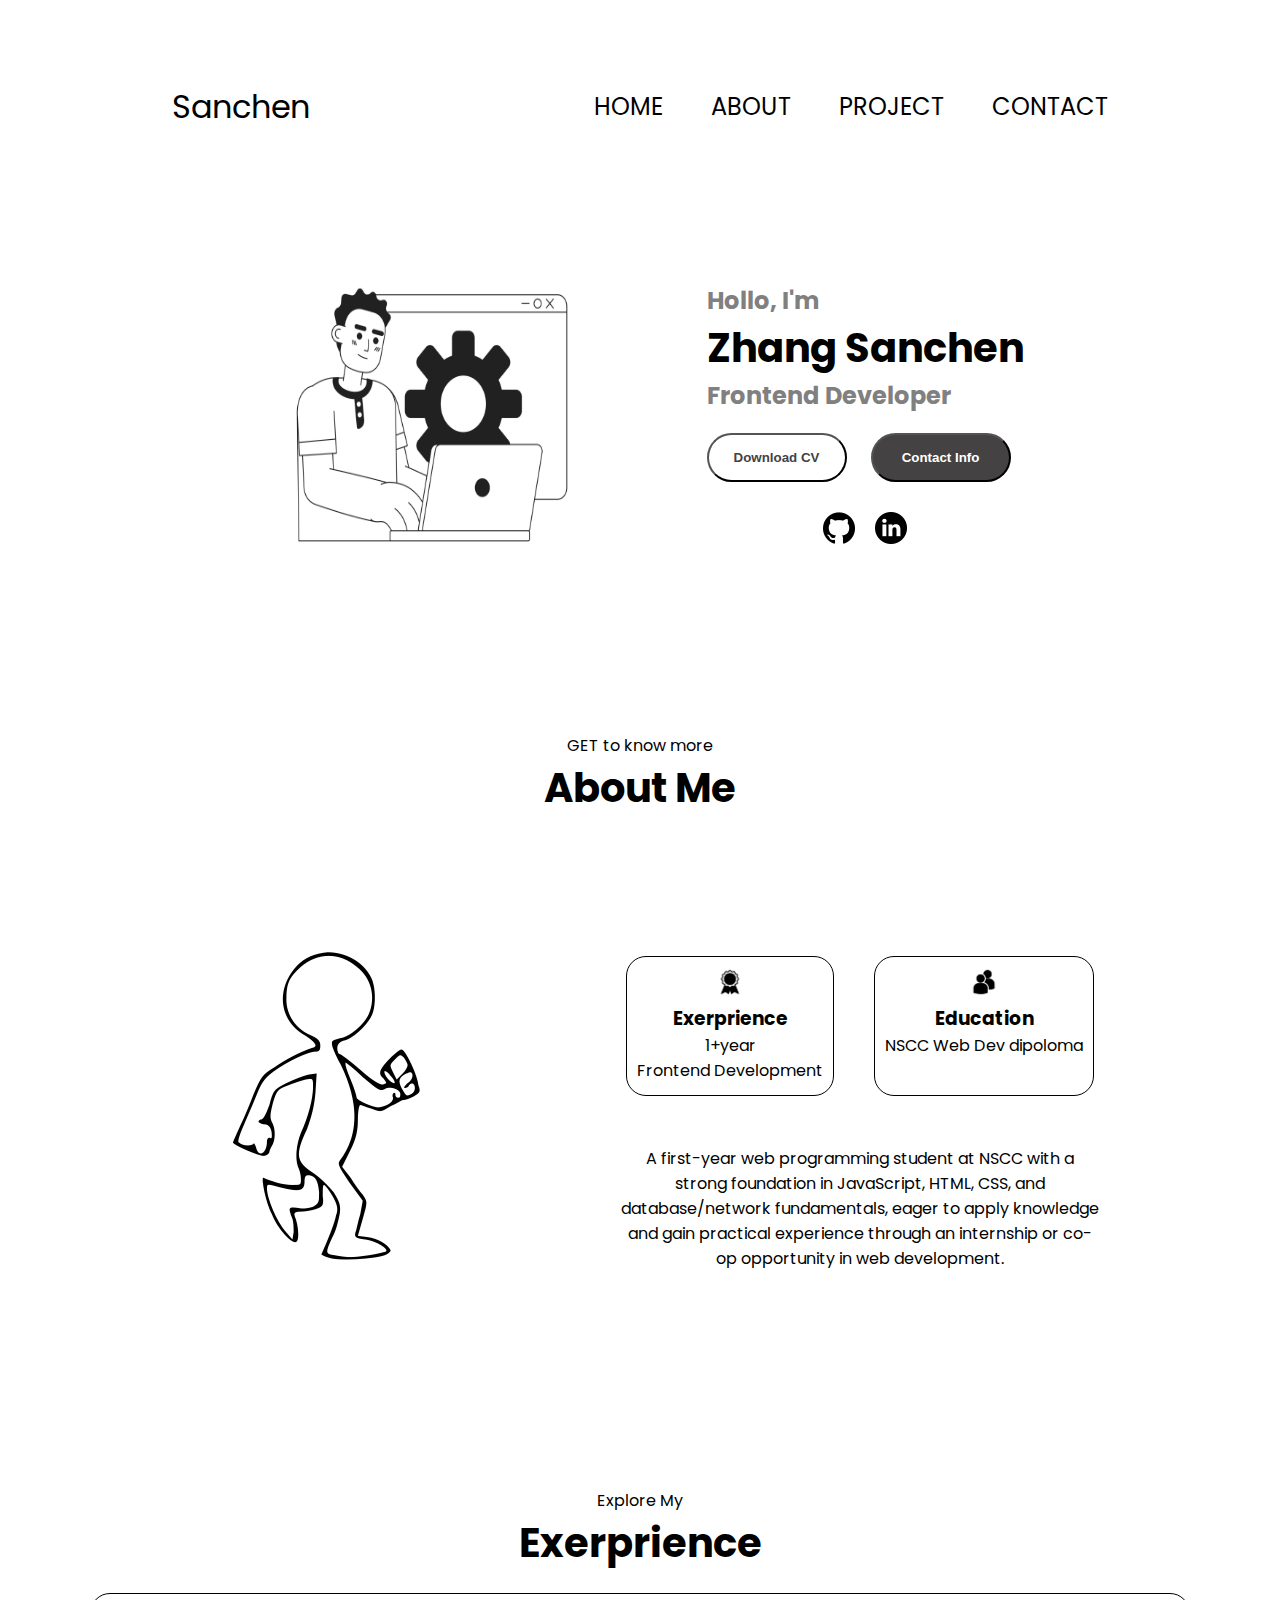
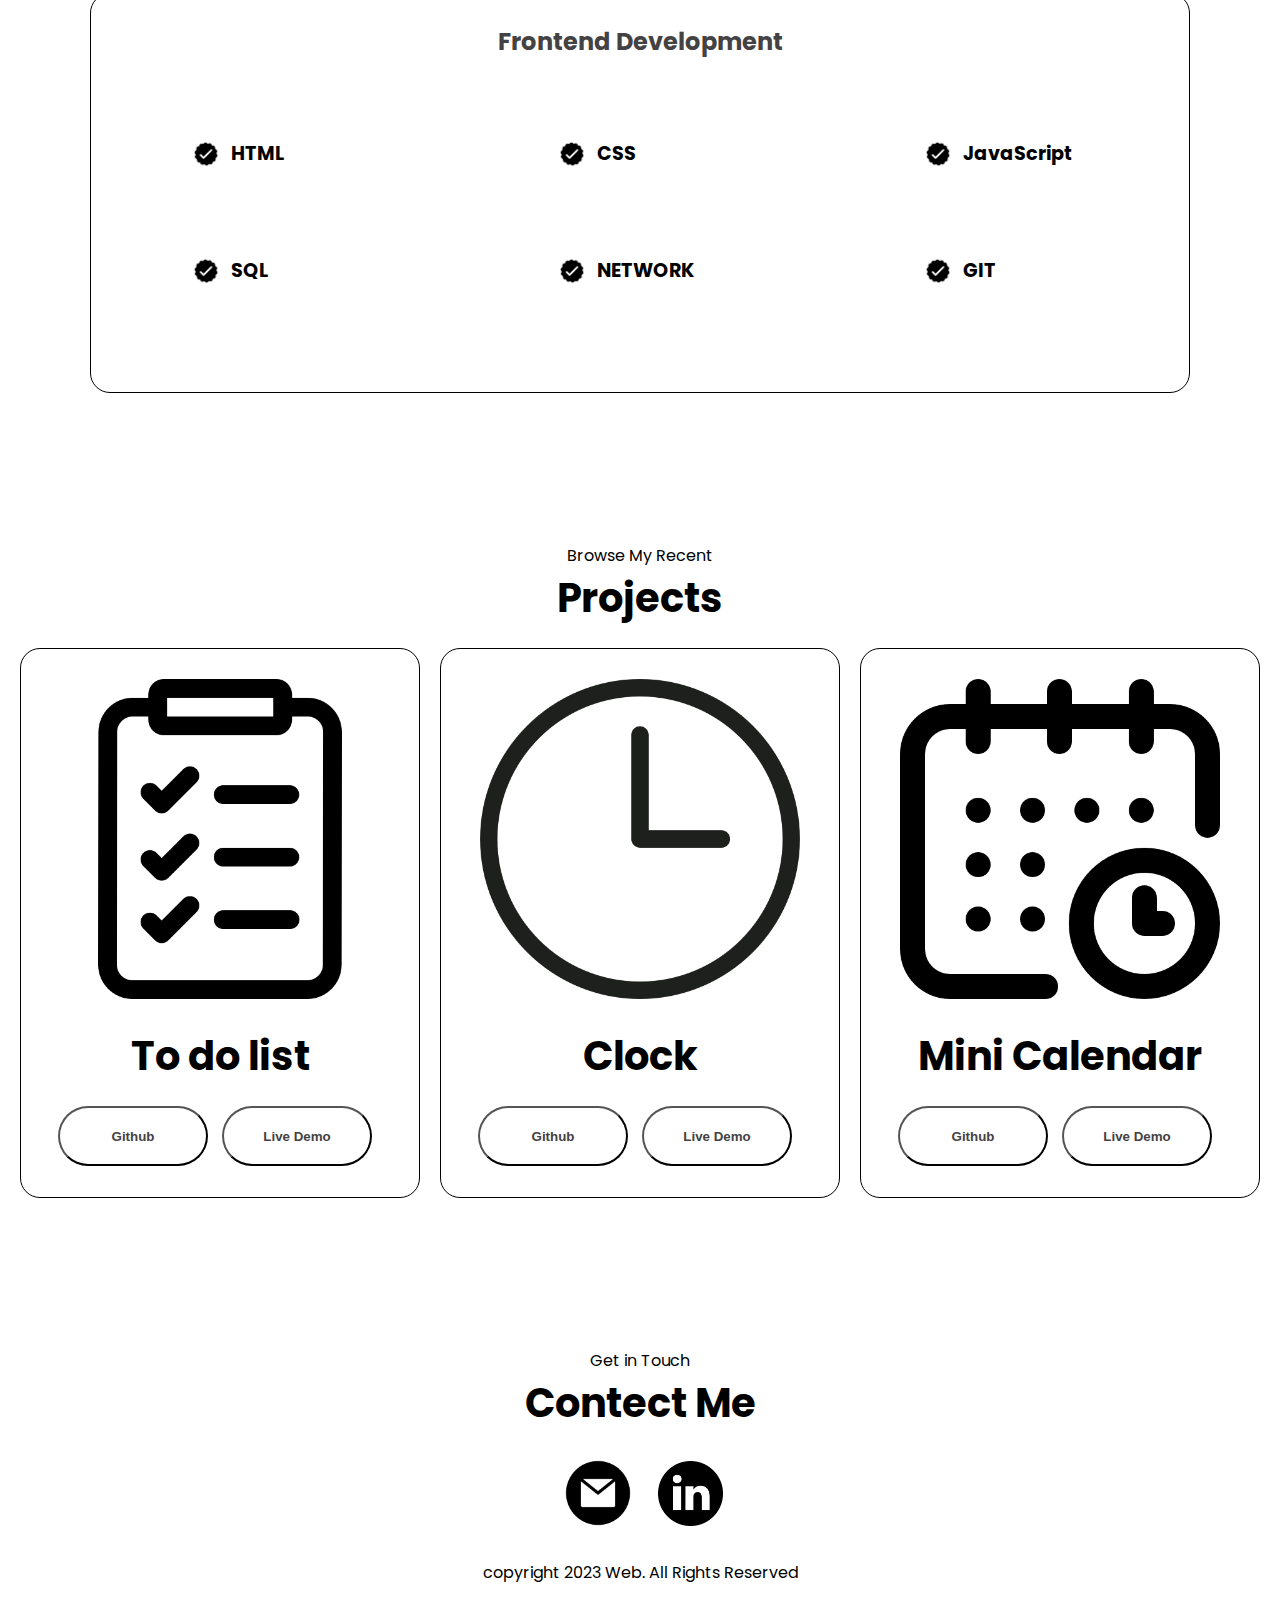
==== commit 50381d18: "update" ====
--- a/index.html
+++ b/index.html
@@ -8,10 +8,6 @@
     <title>SC' Portfolio</title>
 </head>
 <body>
-    <audio id="myAudio" controls>
-        <source src="inspiring-cinematic-background-music-for-videos-5717.mp3" type="audio/mp3">
-        Your browser does not support the audio tag.
-    </audio>
     <nav id="desktop-nav">
         <div class="logo">Sanchen</div>
         <div>
@@ -19,7 +15,7 @@
                 <li> <a href= "#home">HOME</a></li>
                 <li> <a href= "#about">ABOUT</a></li>
                 <li> <a href= "#project">PROJECT</a></li>
-                <li> <a href= "#contact">CONTACT</a></li>
+                <li> <a href= "contact.html">CONTACT</a></li>
             </ul>
     </nav>
     <nav id="hamburger-nav">
@@ -30,10 +26,10 @@
                 <img src="/images/icons8-close-50.png" alt="" class="bar-close" onclick="toggleMenu()">
             </div>
             <div class="menu-links">
-                <li> <a href= "#home" onclick="toggleMenu()">HOME</a></li>
-                <li> <a href= "#about" onclick="toggleMenu()">ABOUT</a></li>
-                <li> <a href= "#project" onclick="toggleMenu()">PROJECT</a></li>
-                <li> <a href= "#contact" onclick="toggleMenu()">CONTACT</a></li>
+                <li> <a href= "#home">HOME</a></li>
+                <li> <a href= "#about">ABOUT</a></li>
+                <li> <a href= "#project">PROJECT</a></li>
+                <li> <a href= "contact.html">CONTACT</a></li>
             </div>
         </div>
     </nav>
--- a/style.css
+++ b/style.css
@@ -5,6 +5,7 @@
     box-sizing: border-box;
     padding: 0;
     margin:0;  
+    
 }
 
 #myAudio {
@@ -30,7 +31,6 @@
     align-items: center;
     height:17vh;
     max-width: 100%;
-
 }
 
 .nav-links {
@@ -87,7 +87,7 @@
     position: absolute;
     top:100%;
     right:0;
-    background-color: white;
+    box-shadow: 0px 0px 10px rgba(0, 0, 0, 0.1);
     width: auto;
     max-height: 0;
     overflow: hidden;
@@ -97,6 +97,7 @@
     text-decoration: none;
     text-decoration-line: none;
     display: none;
+    margin-bottom: 30px;
 }
 
 .menu-links a:hover {
@@ -128,7 +129,7 @@
 }
 
 #about,#experience,#project,#contact {
-    margin-top: 100px;
+    margin-top: 150px;
     display: flex;
     flex-direction: column;
     gap:20px;
@@ -141,6 +142,7 @@
     padding: 0 100px;
 }
 #home{
+   
     display: flex;
     justify-content: center;
     margin-top:100px;
--- a/mediaqurey.css
+++ b/mediaqurey.css
@@ -28,6 +28,8 @@
         display: block;
     }
 
+
+
     #home,#about,#project,#experience,#contact {
         max-width: 500px;
         margin-top: 50px; 
@@ -36,6 +38,10 @@
         align-items: center;
         text-align: center;
         flex-wrap: wrap;
+    }
+
+    #home {
+        margin-top:80px;
     }
     
     .section-1,.project-content,.section-1-right,.background {
